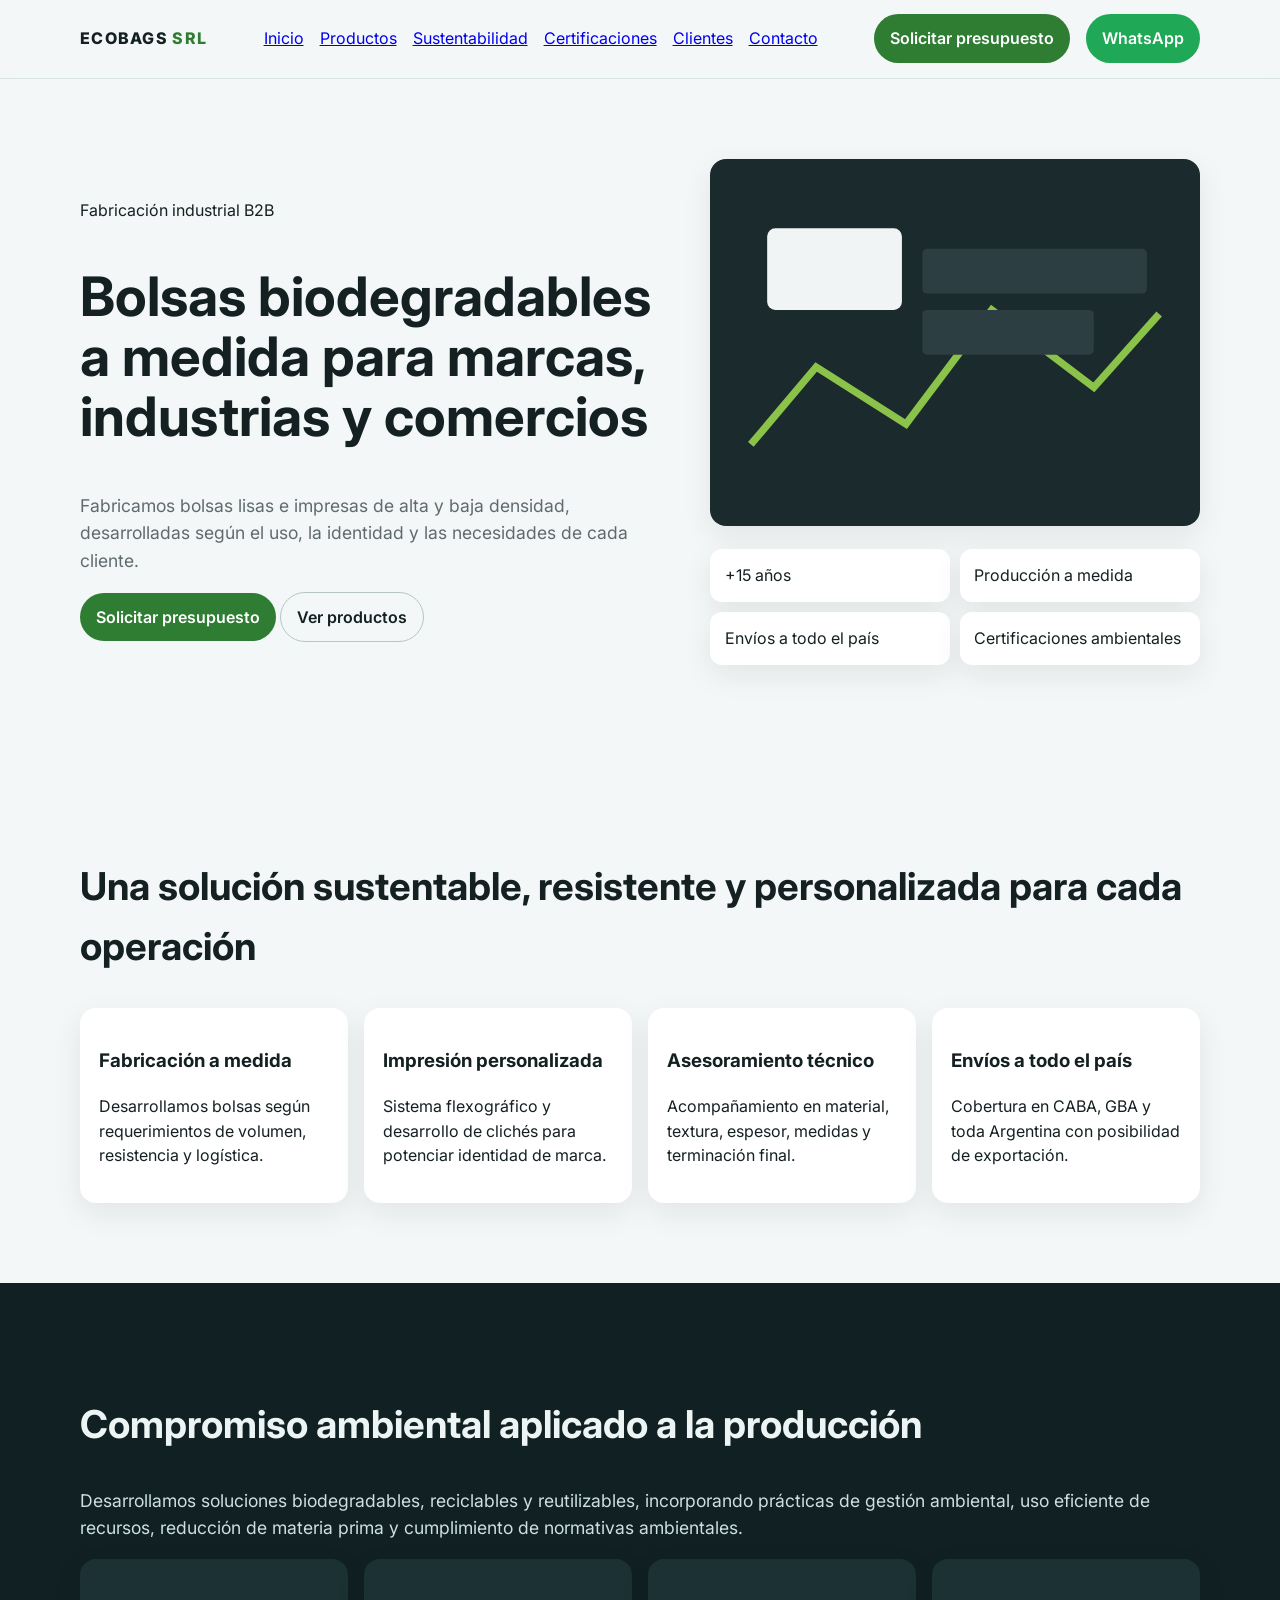
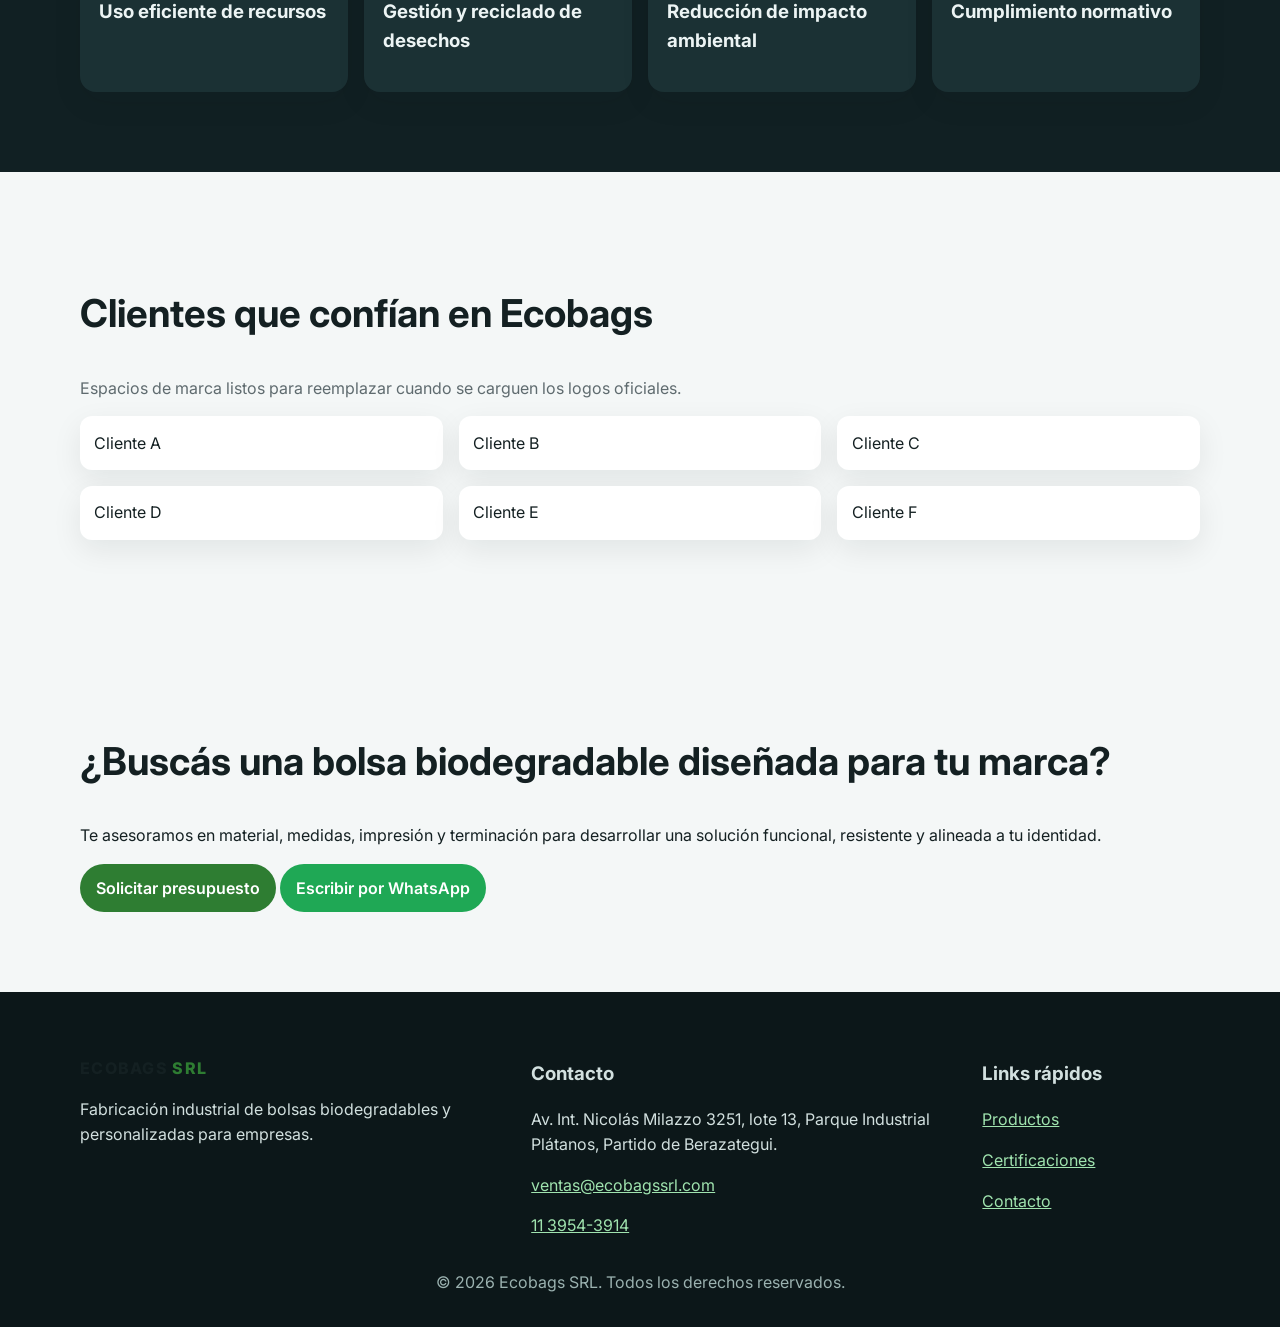
==== index.html @ 99102445 "Create premium static redesign for Ecobags SRL website" ====
<!doctype html>
<html lang="es">
<head>
  <meta charset="UTF-8" />
  <meta name="viewport" content="width=device-width, initial-scale=1.0" />
  <title>Ecobags SRL | Bolsas biodegradables personalizadas para empresas</title>
  <meta name="description" content="Fabricamos bolsas biodegradables lisas e impresas para empresas, comercios e industrias. Soluciones a medida, impresión personalizada y envíos a toda Argentina." />
  <meta property="og:title" content="Ecobags SRL | Bolsas biodegradables personalizadas para empresas" />
  <meta property="og:description" content="Soluciones biodegradables industriales a medida con impresión personalizada y cobertura nacional." />
  <meta property="og:type" content="website" />
  <meta property="og:url" content="https://ecobagssrl.com/" />
  <meta property="og:image" content="assets/hero-industrial.svg" />
  <link rel="preconnect" href="https://fonts.googleapis.com" />
  <link rel="preconnect" href="https://fonts.gstatic.com" crossorigin />
  <link href="https://fonts.googleapis.com/css2?family=Inter:wght@400;500;600;700;800&display=swap" rel="stylesheet" />
  <link rel="stylesheet" href="css/styles.css" />
  <script type="application/ld+json">
  {
    "@context": "https://schema.org",
    "@type": "Organization",
    "name": "Ecobags SRL",
    "url": "https://ecobagssrl.com/",
    "email": "ventas@ecobagssrl.com",
    "telephone": "+54 11 3954-3914",
    "address": {
      "@type": "PostalAddress",
      "streetAddress": "Av. Int. Nicolás Milazzo 3251, lote 13, Parque Industrial Plátanos",
      "addressLocality": "Berazategui",
      "addressRegion": "Buenos Aires",
      "addressCountry": "AR"
    }
  }
  </script>
</head>
<body>
  <header class="site-header" id="header">
    <div class="container nav-wrap">
      <a href="index.html" class="logo">ECOBAGS <span>SRL</span></a>
      <button class="menu-toggle" aria-label="Abrir menú">☰</button>
      <nav class="nav">
        <a href="index.html">Inicio</a>
        <a href="productos.html">Productos</a>
        <a href="#sustentabilidad">Sustentabilidad</a>
        <a href="certificaciones.html">Certificaciones</a>
        <a href="#clientes">Clientes</a>
        <a href="contacto.html">Contacto</a>
      </nav>
      <div class="nav-actions">
        <a class="btn btn-primary" href="contacto.html">Solicitar presupuesto</a>
        <a class="btn btn-whatsapp" target="_blank" rel="noopener" href="https://wa.me/541139543914?text=Hola%20Ecobags%2C%20quiero%20solicitar%20un%20presupuesto.">WhatsApp</a>
      </div>
    </div>
  </header>

  <main>
    <section class="hero section">
      <div class="container hero-grid">
        <div>
          <p class="eyebrow">Fabricación industrial B2B</p>
          <h1>Bolsas biodegradables a medida para marcas, industrias y comercios</h1>
          <p class="lead">Fabricamos bolsas lisas e impresas de alta y baja densidad, desarrolladas según el uso, la identidad y las necesidades de cada cliente.</p>
          <div class="cta-row">
            <a href="contacto.html" class="btn btn-primary">Solicitar presupuesto</a>
            <a href="productos.html" class="btn btn-outline">Ver productos</a>
          </div>
        </div>
        <div class="hero-visual">
          <img src="assets/hero-industrial.svg" loading="lazy" alt="Ilustración industrial de producción de bolsas biodegradables" />
          <div class="hero-kpis">
            <span>+15 años</span>
            <span>Producción a medida</span>
            <span>Envíos a todo el país</span>
            <span>Certificaciones ambientales</span>
          </div>
        </div>
      </div>
    </section>

    <section class="section">
      <div class="container">
        <h2>Una solución sustentable, resistente y personalizada para cada operación</h2>
        <div class="grid four">
          <article class="card"><h3>Fabricación a medida</h3><p>Desarrollamos bolsas según requerimientos de volumen, resistencia y logística.</p></article>
          <article class="card"><h3>Impresión personalizada</h3><p>Sistema flexográfico y desarrollo de clichés para potenciar identidad de marca.</p></article>
          <article class="card"><h3>Asesoramiento técnico</h3><p>Acompañamiento en material, textura, espesor, medidas y terminación final.</p></article>
          <article class="card"><h3>Envíos a todo el país</h3><p>Cobertura en CABA, GBA y toda Argentina con posibilidad de exportación.</p></article>
        </div>
      </div>
    </section>

    <section class="section dark" id="sustentabilidad">
      <div class="container">
        <h2>Compromiso ambiental aplicado a la producción</h2>
        <p class="lead">Desarrollamos soluciones biodegradables, reciclables y reutilizables, incorporando prácticas de gestión ambiental, uso eficiente de recursos, reducción de materia prima y cumplimiento de normativas ambientales.</p>
        <div class="grid four">
          <article class="card dark-card"><h3>Uso eficiente de recursos</h3></article>
          <article class="card dark-card"><h3>Gestión y reciclado de desechos</h3></article>
          <article class="card dark-card"><h3>Reducción de impacto ambiental</h3></article>
          <article class="card dark-card"><h3>Cumplimiento normativo</h3></article>
        </div>
      </div>
    </section>

    <section class="section" id="clientes">
      <div class="container">
        <h2>Clientes que confían en Ecobags</h2>
        <p class="muted">Espacios de marca listos para reemplazar cuando se carguen los logos oficiales.</p>
        <div class="grid logos">
          <div class="logo-placeholder">Cliente A</div><div class="logo-placeholder">Cliente B</div><div class="logo-placeholder">Cliente C</div><div class="logo-placeholder">Cliente D</div><div class="logo-placeholder">Cliente E</div><div class="logo-placeholder">Cliente F</div>
        </div>
      </div>
    </section>

    <section class="section cta-final">
      <div class="container">
        <h2>¿Buscás una bolsa biodegradable diseñada para tu marca?</h2>
        <p>Te asesoramos en material, medidas, impresión y terminación para desarrollar una solución funcional, resistente y alineada a tu identidad.</p>
        <div class="cta-row">
          <a class="btn btn-primary" href="contacto.html">Solicitar presupuesto</a>
          <a class="btn btn-whatsapp" target="_blank" rel="noopener" href="https://wa.me/541139543914?text=Hola%20Ecobags%2C%20necesito%20asesoramiento%20para%20mi%20proyecto.">Escribir por WhatsApp</a>
        </div>
      </div>
    </section>
  </main>
  <footer class="site-footer">
    <div class="container footer-grid">
      <div><p class="logo">ECOBAGS <span>SRL</span></p><p>Fabricación industrial de bolsas biodegradables y personalizadas para empresas.</p></div>
      <div><h3>Contacto</h3><p>Av. Int. Nicolás Milazzo 3251, lote 13, Parque Industrial Plátanos, Partido de Berazategui.</p><p><a href="mailto:ventas@ecobagssrl.com">ventas@ecobagssrl.com</a></p><p><a href="https://wa.me/541139543914">11 3954-3914</a></p></div>
      <div><h3>Links rápidos</h3><p><a href="productos.html">Productos</a></p><p><a href="certificaciones.html">Certificaciones</a></p><p><a href="contacto.html">Contacto</a></p></div>
    </div>
    <p class="copyright">© 2026 Ecobags SRL. Todos los derechos reservados.</p>
  </footer>
  <script src="js/main.js"></script>
</body>
</html>
---- css/styles.css ----
:root{--bg:#f4f7f7;--text:#142022;--muted:#5f6b6f;--brand:#2e7d32;--dark:#112023;--card:#fff;--radius:16px;--shadow:0 10px 30px rgba(10,20,20,.08)}*{box-sizing:border-box}html{scroll-behavior:smooth}body{margin:0;font-family:Inter,sans-serif;background:var(--bg);color:var(--text);line-height:1.55}.container{width:min(1120px,92%);margin-inline:auto}.section{padding:5rem 0}.site-header{position:sticky;top:0;z-index:20;background:rgba(244,247,247,.7);backdrop-filter:blur(10px);border-bottom:1px solid #d9e2e2}.nav-wrap{display:flex;align-items:center;gap:1rem;justify-content:space-between;padding:.9rem 0}.nav,.nav-actions{display:flex;gap:1rem;align-items:center}.logo{text-decoration:none;color:var(--text);font-weight:800;letter-spacing:.08em}.logo span{color:var(--brand)}h1{font-size:clamp(2rem,5vw,3.4rem);line-height:1.1}h2{font-size:clamp(1.6rem,3vw,2.4rem)}.lead{font-size:1.1rem;color:var(--muted)}.hero-grid{display:grid;grid-template-columns:1.1fr .9fr;gap:2rem;align-items:center}.hero-visual img{width:100%;border-radius:var(--radius);box-shadow:var(--shadow)}.hero-kpis{display:grid;grid-template-columns:1fr 1fr;gap:.6rem;margin-top:1rem}.hero-kpis span,.logo-placeholder,.cert-card{background:var(--card);padding:.9rem;border-radius:12px;box-shadow:var(--shadow)}.btn{display:inline-block;padding:.75rem 1rem;border-radius:999px;text-decoration:none;font-weight:600;transition:.25s}.btn:hover{transform:translateY(-2px)}.btn-primary{background:var(--brand);color:#fff}.btn-outline{border:1px solid #b6c5c6;color:var(--text)}.btn-whatsapp{background:#1fa855;color:#fff}.grid{display:grid;gap:1rem}.four{grid-template-columns:repeat(4,1fr)}.three{grid-template-columns:repeat(3,1fr)}.products{grid-template-columns:repeat(auto-fit,minmax(220px,1fr))}.card{background:var(--card);border-radius:var(--radius);padding:1.2rem;box-shadow:var(--shadow);transition:.25s}.card:hover{transform:translateY(-4px)}.dark{background:var(--dark);color:#ecf4f4}.dark .lead{color:#cde0df}.dark-card{background:#1b3134}.logos{grid-template-columns:repeat(3,1fr)}.muted{color:var(--muted)}.footer-grid{display:grid;grid-template-columns:2fr 2fr 1fr;gap:1rem}.site-footer{padding:3rem 0 1rem;background:#0c1719;color:#d2e0df}.site-footer a{color:#a0e4af}.copyright{text-align:center;color:#9bb2b0}.form-grid{display:grid;grid-template-columns:1fr 1fr;gap:.8rem}.form-grid textarea,.form-grid button{grid-column:1/-1}input,textarea{padding:.8rem;border:1px solid #c6d2d2;border-radius:10px;font:inherit}.menu-toggle{display:none}@media (max-width:860px){.hero-grid,.four,.three,.logos,.footer-grid,.form-grid{grid-template-columns:1fr}.nav,.nav-actions{display:none}.menu-toggle{display:block;background:none;border:none;font-size:1.5rem}}
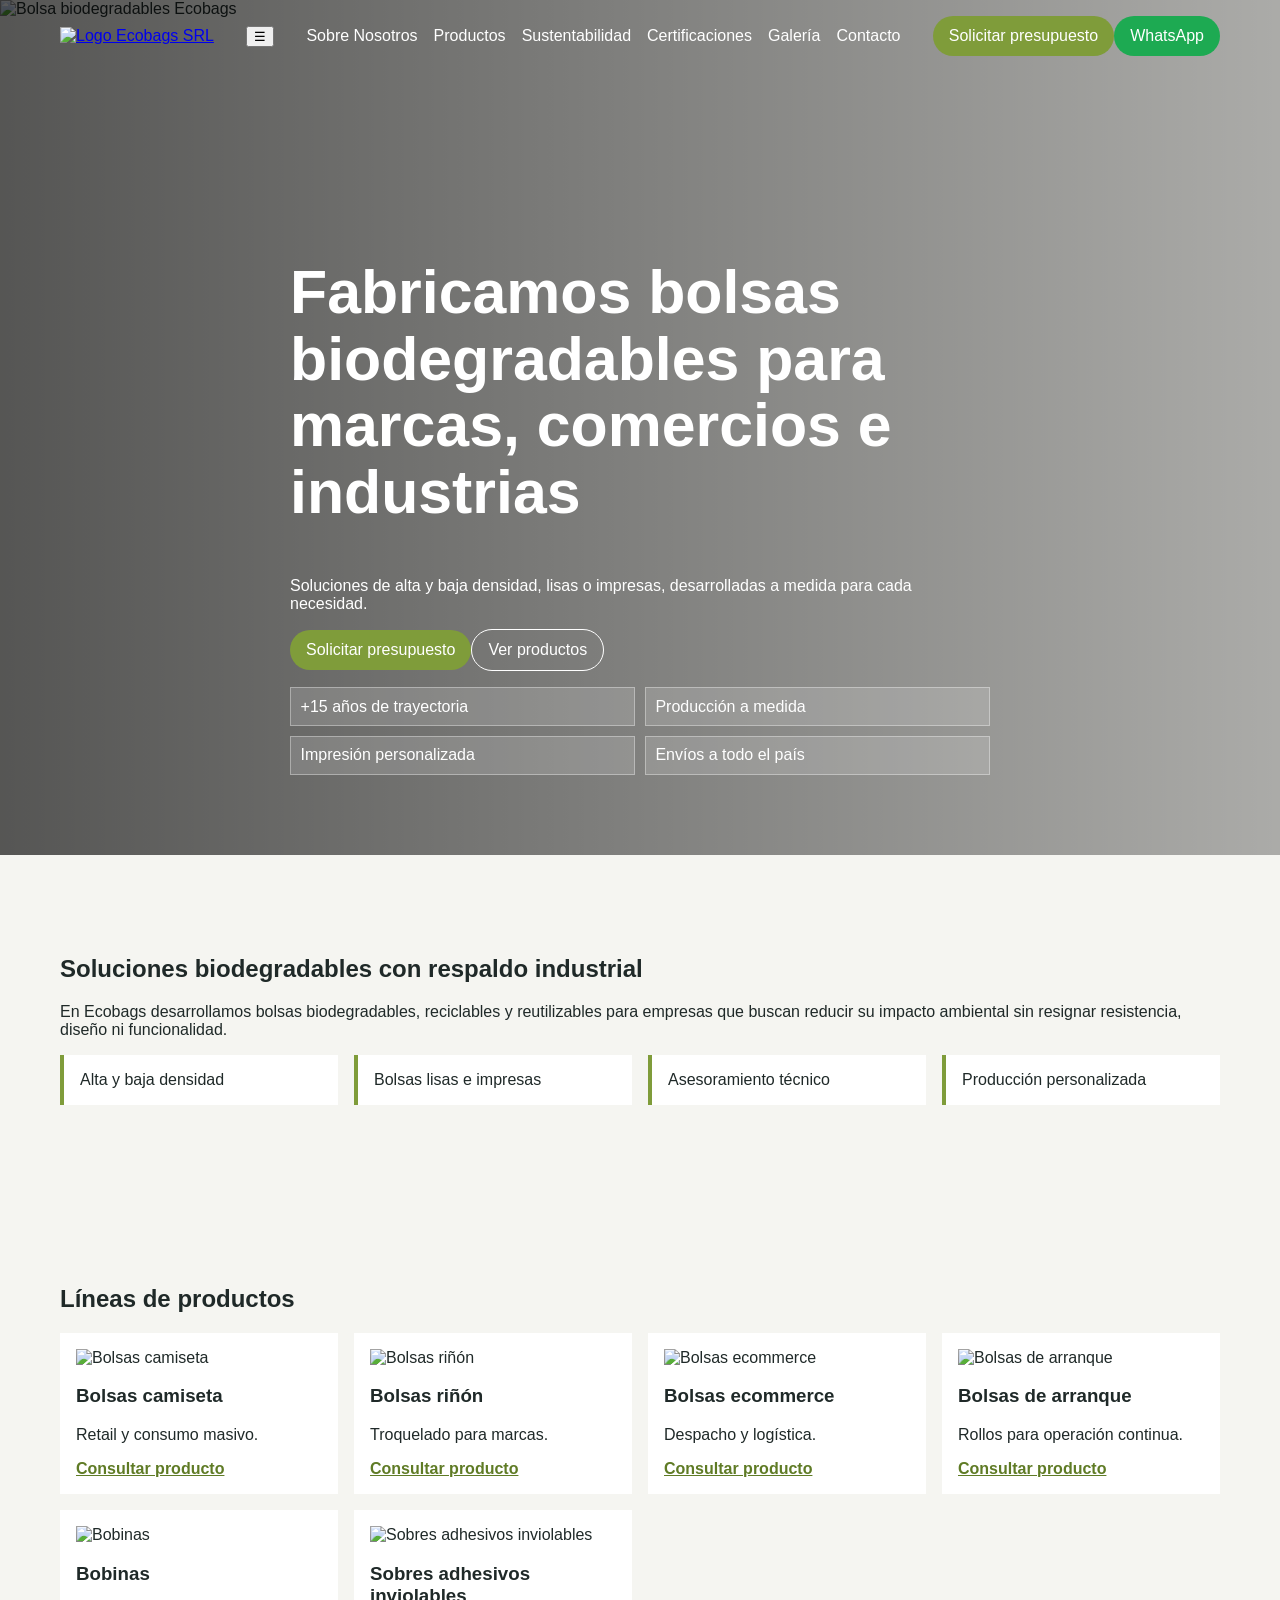
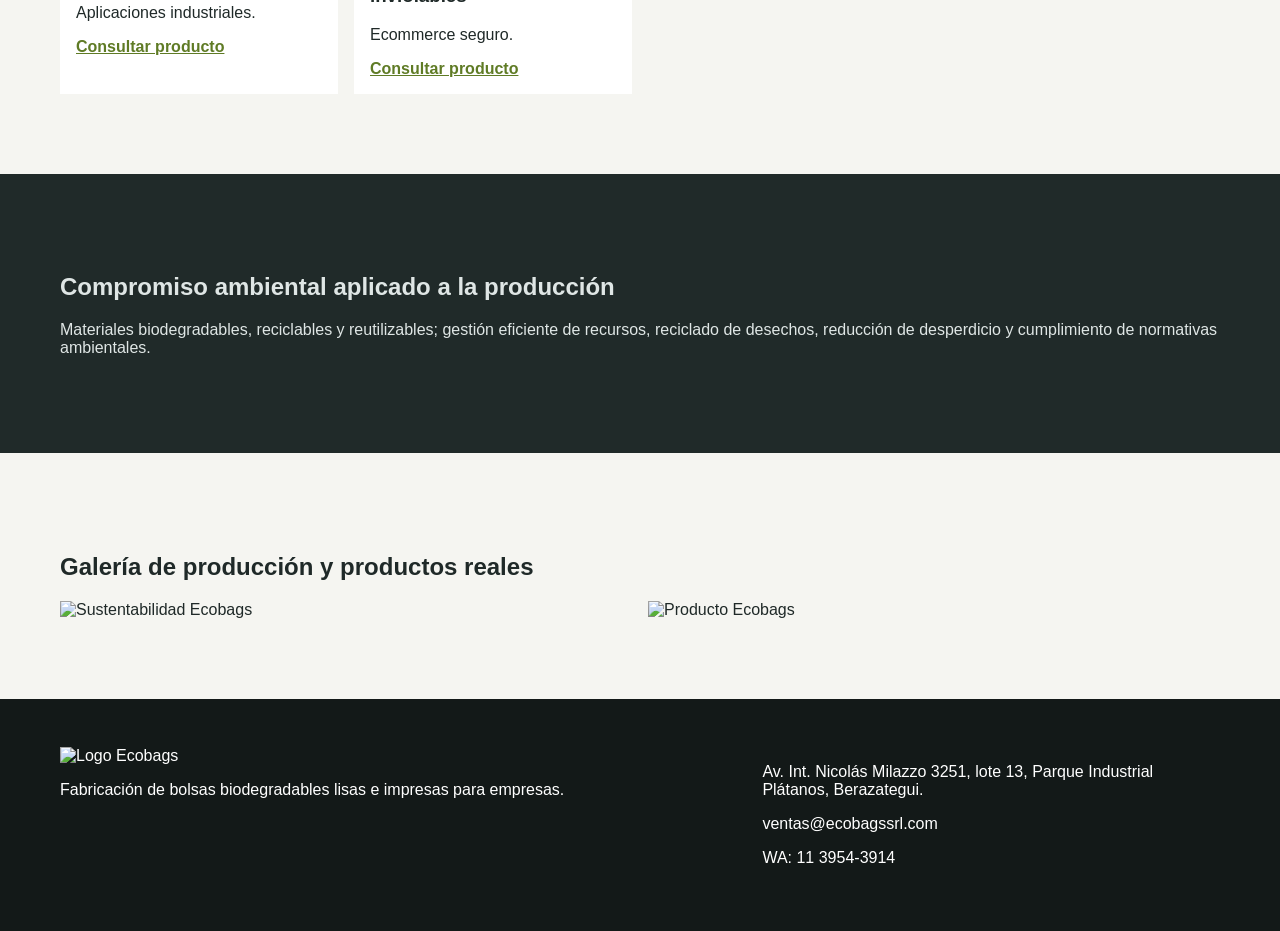
==== commit 7b6ecf3a: "Rebuild Ecobags redesign using current brand identity assets" ====
--- a/index.html
+++ b/index.html
@@ -6,130 +6,45 @@
   <title>Ecobags SRL | Bolsas biodegradables personalizadas para empresas</title>
   <meta name="description" content="Fabricamos bolsas biodegradables lisas e impresas para empresas, comercios e industrias. Soluciones a medida, impresión personalizada y envíos a toda Argentina." />
   <meta property="og:title" content="Ecobags SRL | Bolsas biodegradables personalizadas para empresas" />
-  <meta property="og:description" content="Soluciones biodegradables industriales a medida con impresión personalizada y cobertura nacional." />
-  <meta property="og:type" content="website" />
-  <meta property="og:url" content="https://ecobagssrl.com/" />
-  <meta property="og:image" content="assets/hero-industrial.svg" />
-  <link rel="preconnect" href="https://fonts.googleapis.com" />
-  <link rel="preconnect" href="https://fonts.gstatic.com" crossorigin />
-  <link href="https://fonts.googleapis.com/css2?family=Inter:wght@400;500;600;700;800&display=swap" rel="stylesheet" />
+  <meta property="og:description" content="Fabricación industrial de bolsas biodegradables para operaciones comerciales e industriales." />
+  <meta property="og:image" content="https://ecobagssrl.com/wp-content/uploads/2025/06/ChatGPT-Image-2-jun-2025-09_51_50-a.m.png" />
   <link rel="stylesheet" href="css/styles.css" />
-  <script type="application/ld+json">
-  {
-    "@context": "https://schema.org",
-    "@type": "Organization",
-    "name": "Ecobags SRL",
-    "url": "https://ecobagssrl.com/",
-    "email": "ventas@ecobagssrl.com",
-    "telephone": "+54 11 3954-3914",
-    "address": {
-      "@type": "PostalAddress",
-      "streetAddress": "Av. Int. Nicolás Milazzo 3251, lote 13, Parque Industrial Plátanos",
-      "addressLocality": "Berazategui",
-      "addressRegion": "Buenos Aires",
-      "addressCountry": "AR"
-    }
-  }
-  </script>
 </head>
 <body>
-  <header class="site-header" id="header">
-    <div class="container nav-wrap">
-      <a href="index.html" class="logo">ECOBAGS <span>SRL</span></a>
-      <button class="menu-toggle" aria-label="Abrir menú">☰</button>
-      <nav class="nav">
-        <a href="index.html">Inicio</a>
-        <a href="productos.html">Productos</a>
-        <a href="#sustentabilidad">Sustentabilidad</a>
-        <a href="certificaciones.html">Certificaciones</a>
-        <a href="#clientes">Clientes</a>
-        <a href="contacto.html">Contacto</a>
-      </nav>
-      <div class="nav-actions">
-        <a class="btn btn-primary" href="contacto.html">Solicitar presupuesto</a>
-        <a class="btn btn-whatsapp" target="_blank" rel="noopener" href="https://wa.me/541139543914?text=Hola%20Ecobags%2C%20quiero%20solicitar%20un%20presupuesto.">WhatsApp</a>
-      </div>
+<header class="site-header" id="header">
+  <div class="container nav-wrap">
+    <a href="index.html" class="brand"><img src="https://ecobagssrl.com/wp-content/uploads/2020/03/logo-eco-bags-blanco.png" alt="Logo Ecobags SRL" /></a>
+    <button class="menu-toggle" aria-label="Abrir menú">☰</button>
+    <nav class="nav">
+      <a href="#sobre">Sobre Nosotros</a><a href="productos.html">Productos</a><a href="#sustentabilidad">Sustentabilidad</a><a href="certificaciones.html">Certificaciones</a><a href="#galeria">Galería</a><a href="contacto.html">Contacto</a>
+    </nav>
+    <div class="actions"><a class="btn primary" href="contacto.html">Solicitar presupuesto</a><a class="btn wa" href="https://wa.me/541139543914?text=Hola%20Ecobags%2C%20quiero%20solicitar%20presupuesto" target="_blank">WhatsApp</a></div>
+  </div>
+</header>
+<main>
+  <section class="hero">
+    <img src="https://ecobagssrl.com/wp-content/uploads/2025/06/ChatGPT-Image-2-jun-2025-09_51_50-a.m.png" alt="Bolsa biodegradables Ecobags" class="hero-bg"/>
+    <div class="overlay"></div>
+    <div class="container hero-content">
+      <h1>Fabricamos bolsas biodegradables para marcas, comercios e industrias</h1>
+      <p>Soluciones de alta y baja densidad, lisas o impresas, desarrolladas a medida para cada necesidad.</p>
+      <div class="actions"><a class="btn primary" href="contacto.html">Solicitar presupuesto</a><a class="btn ghost" href="productos.html">Ver productos</a></div>
+      <ul class="kpis"><li>+15 años de trayectoria</li><li>Producción a medida</li><li>Impresión personalizada</li><li>Envíos a todo el país</li></ul>
     </div>
-  </header>
+  </section>
 
-  <main>
-    <section class="hero section">
-      <div class="container hero-grid">
-        <div>
-          <p class="eyebrow">Fabricación industrial B2B</p>
-          <h1>Bolsas biodegradables a medida para marcas, industrias y comercios</h1>
-          <p class="lead">Fabricamos bolsas lisas e impresas de alta y baja densidad, desarrolladas según el uso, la identidad y las necesidades de cada cliente.</p>
-          <div class="cta-row">
-            <a href="contacto.html" class="btn btn-primary">Solicitar presupuesto</a>
-            <a href="productos.html" class="btn btn-outline">Ver productos</a>
-          </div>
-        </div>
-        <div class="hero-visual">
-          <img src="assets/hero-industrial.svg" loading="lazy" alt="Ilustración industrial de producción de bolsas biodegradables" />
-          <div class="hero-kpis">
-            <span>+15 años</span>
-            <span>Producción a medida</span>
-            <span>Envíos a todo el país</span>
-            <span>Certificaciones ambientales</span>
-          </div>
-        </div>
-      </div>
-    </section>
-
-    <section class="section">
-      <div class="container">
-        <h2>Una solución sustentable, resistente y personalizada para cada operación</h2>
-        <div class="grid four">
-          <article class="card"><h3>Fabricación a medida</h3><p>Desarrollamos bolsas según requerimientos de volumen, resistencia y logística.</p></article>
-          <article class="card"><h3>Impresión personalizada</h3><p>Sistema flexográfico y desarrollo de clichés para potenciar identidad de marca.</p></article>
-          <article class="card"><h3>Asesoramiento técnico</h3><p>Acompañamiento en material, textura, espesor, medidas y terminación final.</p></article>
-          <article class="card"><h3>Envíos a todo el país</h3><p>Cobertura en CABA, GBA y toda Argentina con posibilidad de exportación.</p></article>
-        </div>
-      </div>
-    </section>
-
-    <section class="section dark" id="sustentabilidad">
-      <div class="container">
-        <h2>Compromiso ambiental aplicado a la producción</h2>
-        <p class="lead">Desarrollamos soluciones biodegradables, reciclables y reutilizables, incorporando prácticas de gestión ambiental, uso eficiente de recursos, reducción de materia prima y cumplimiento de normativas ambientales.</p>
-        <div class="grid four">
-          <article class="card dark-card"><h3>Uso eficiente de recursos</h3></article>
-          <article class="card dark-card"><h3>Gestión y reciclado de desechos</h3></article>
-          <article class="card dark-card"><h3>Reducción de impacto ambiental</h3></article>
-          <article class="card dark-card"><h3>Cumplimiento normativo</h3></article>
-        </div>
-      </div>
-    </section>
-
-    <section class="section" id="clientes">
-      <div class="container">
-        <h2>Clientes que confían en Ecobags</h2>
-        <p class="muted">Espacios de marca listos para reemplazar cuando se carguen los logos oficiales.</p>
-        <div class="grid logos">
-          <div class="logo-placeholder">Cliente A</div><div class="logo-placeholder">Cliente B</div><div class="logo-placeholder">Cliente C</div><div class="logo-placeholder">Cliente D</div><div class="logo-placeholder">Cliente E</div><div class="logo-placeholder">Cliente F</div>
-        </div>
-      </div>
-    </section>
-
-    <section class="section cta-final">
-      <div class="container">
-        <h2>¿Buscás una bolsa biodegradable diseñada para tu marca?</h2>
-        <p>Te asesoramos en material, medidas, impresión y terminación para desarrollar una solución funcional, resistente y alineada a tu identidad.</p>
-        <div class="cta-row">
-          <a class="btn btn-primary" href="contacto.html">Solicitar presupuesto</a>
-          <a class="btn btn-whatsapp" target="_blank" rel="noopener" href="https://wa.me/541139543914?text=Hola%20Ecobags%2C%20necesito%20asesoramiento%20para%20mi%20proyecto.">Escribir por WhatsApp</a>
-        </div>
-      </div>
-    </section>
-  </main>
-  <footer class="site-footer">
-    <div class="container footer-grid">
-      <div><p class="logo">ECOBAGS <span>SRL</span></p><p>Fabricación industrial de bolsas biodegradables y personalizadas para empresas.</p></div>
-      <div><h3>Contacto</h3><p>Av. Int. Nicolás Milazzo 3251, lote 13, Parque Industrial Plátanos, Partido de Berazategui.</p><p><a href="mailto:ventas@ecobagssrl.com">ventas@ecobagssrl.com</a></p><p><a href="https://wa.me/541139543914">11 3954-3914</a></p></div>
-      <div><h3>Links rápidos</h3><p><a href="productos.html">Productos</a></p><p><a href="certificaciones.html">Certificaciones</a></p><p><a href="contacto.html">Contacto</a></p></div>
-    </div>
-    <p class="copyright">© 2026 Ecobags SRL. Todos los derechos reservados.</p>
-  </footer>
-  <script src="js/main.js"></script>
-</body>
-</html>
+  <section id="sobre" class="section container"><h2>Soluciones biodegradables con respaldo industrial</h2><p>En Ecobags desarrollamos bolsas biodegradables, reciclables y reutilizables para empresas que buscan reducir su impacto ambiental sin resignar resistencia, diseño ni funcionalidad.</p><div class="grid4"><article>Alta y baja densidad</article><article>Bolsas lisas e impresas</article><article>Asesoramiento técnico</article><article>Producción personalizada</article></div></section>
+  <section class="section container"><h2>Líneas de productos</h2><div class="products-grid"> 
+    <article class="product"><img loading="lazy" src="https://ecobagssrl.com/wp-content/uploads/2021/11/ecobag-17.png" alt="Bolsas camiseta"/><h3>Bolsas camiseta</h3><p>Retail y consumo masivo.</p><a href="contacto.html">Consultar producto</a></article>
+    <article class="product"><img loading="lazy" src="https://ecobagssrl.com/wp-content/uploads/2025/06/ChatGPT-Image-2-jun-2025-09_51_50-a.m.png" alt="Bolsas riñón"/><h3>Bolsas riñón</h3><p>Troquelado para marcas.</p><a href="contacto.html">Consultar producto</a></article>
+    <article class="product"><img loading="lazy" src="https://ecobagssrl.com/wp-content/uploads/2021/11/ecobag-17.png" alt="Bolsas ecommerce"/><h3>Bolsas ecommerce</h3><p>Despacho y logística.</p><a href="contacto.html">Consultar producto</a></article>
+    <article class="product"><img loading="lazy" src="https://ecobagssrl.com/wp-content/uploads/2021/11/ecobag-17.png" alt="Bolsas de arranque"/><h3>Bolsas de arranque</h3><p>Rollos para operación continua.</p><a href="contacto.html">Consultar producto</a></article>
+    <article class="product"><img loading="lazy" src="https://ecobagssrl.com/wp-content/uploads/2021/11/ecobag-17.png" alt="Bobinas"/><h3>Bobinas</h3><p>Aplicaciones industriales.</p><a href="contacto.html">Consultar producto</a></article>
+    <article class="product"><img loading="lazy" src="https://ecobagssrl.com/wp-content/uploads/2021/11/ecobag-17.png" alt="Sobres adhesivos inviolables"/><h3>Sobres adhesivos inviolables</h3><p>Ecommerce seguro.</p><a href="contacto.html">Consultar producto</a></article>
+  </div></section>
+  <section class="section dark" id="sustentabilidad"><div class="container"><h2>Compromiso ambiental aplicado a la producción</h2><p>Materiales biodegradables, reciclables y reutilizables; gestión eficiente de recursos, reciclado de desechos, reducción de desperdicio y cumplimiento de normativas ambientales.</p></div></section>
+  <section class="section container" id="galeria"><h2>Galería de producción y productos reales</h2><div class="gallery"><img loading="lazy" src="https://ecobagssrl.com/wp-content/uploads/2025/06/Diseno-sin-titulo-86-1024x569.png" alt="Sustentabilidad Ecobags"/><img loading="lazy" src="https://ecobagssrl.com/wp-content/uploads/2025/06/ChatGPT-Image-2-jun-2025-09_51_50-a.m.png" alt="Producto Ecobags"/></div></section>
+</main>
+<footer class="footer"><div class="container foot-grid"><div><img src="https://ecobagssrl.com/wp-content/uploads/2020/03/logo-eco-bags-blanco.png" alt="Logo Ecobags" class="f-logo" /><p>Fabricación de bolsas biodegradables lisas e impresas para empresas.</p></div><div><p>Av. Int. Nicolás Milazzo 3251, lote 13, Parque Industrial Plátanos, Berazategui.</p><p>ventas@ecobagssrl.com</p><p>WA: 11 3954-3914</p></div></div></footer>
+<script src="js/main.js"></script>
+</body></html>
--- a/css/styles.css
+++ b/css/styles.css
@@ -1 +1 @@
-:root{--bg:#f4f7f7;--text:#142022;--muted:#5f6b6f;--brand:#2e7d32;--dark:#112023;--card:#fff;--radius:16px;--shadow:0 10px 30px rgba(10,20,20,.08)}*{box-sizing:border-box}html{scroll-behavior:smooth}body{margin:0;font-family:Inter,sans-serif;background:var(--bg);color:var(--text);line-height:1.55}.container{width:min(1120px,92%);margin-inline:auto}.section{padding:5rem 0}.site-header{position:sticky;top:0;z-index:20;background:rgba(244,247,247,.7);backdrop-filter:blur(10px);border-bottom:1px solid #d9e2e2}.nav-wrap{display:flex;align-items:center;gap:1rem;justify-content:space-between;padding:.9rem 0}.nav,.nav-actions{display:flex;gap:1rem;align-items:center}.logo{text-decoration:none;color:var(--text);font-weight:800;letter-spacing:.08em}.logo span{color:var(--brand)}h1{font-size:clamp(2rem,5vw,3.4rem);line-height:1.1}h2{font-size:clamp(1.6rem,3vw,2.4rem)}.lead{font-size:1.1rem;color:var(--muted)}.hero-grid{display:grid;grid-template-columns:1.1fr .9fr;gap:2rem;align-items:center}.hero-visual img{width:100%;border-radius:var(--radius);box-shadow:var(--shadow)}.hero-kpis{display:grid;grid-template-columns:1fr 1fr;gap:.6rem;margin-top:1rem}.hero-kpis span,.logo-placeholder,.cert-card{background:var(--card);padding:.9rem;border-radius:12px;box-shadow:var(--shadow)}.btn{display:inline-block;padding:.75rem 1rem;border-radius:999px;text-decoration:none;font-weight:600;transition:.25s}.btn:hover{transform:translateY(-2px)}.btn-primary{background:var(--brand);color:#fff}.btn-outline{border:1px solid #b6c5c6;color:var(--text)}.btn-whatsapp{background:#1fa855;color:#fff}.grid{display:grid;gap:1rem}.four{grid-template-columns:repeat(4,1fr)}.three{grid-template-columns:repeat(3,1fr)}.products{grid-template-columns:repeat(auto-fit,minmax(220px,1fr))}.card{background:var(--card);border-radius:var(--radius);padding:1.2rem;box-shadow:var(--shadow);transition:.25s}.card:hover{transform:translateY(-4px)}.dark{background:var(--dark);color:#ecf4f4}.dark .lead{color:#cde0df}.dark-card{background:#1b3134}.logos{grid-template-columns:repeat(3,1fr)}.muted{color:var(--muted)}.footer-grid{display:grid;grid-template-columns:2fr 2fr 1fr;gap:1rem}.site-footer{padding:3rem 0 1rem;background:#0c1719;color:#d2e0df}.site-footer a{color:#a0e4af}.copyright{text-align:center;color:#9bb2b0}.form-grid{display:grid;grid-template-columns:1fr 1fr;gap:.8rem}.form-grid textarea,.form-grid button{grid-column:1/-1}input,textarea{padding:.8rem;border:1px solid #c6d2d2;border-radius:10px;font:inherit}.menu-toggle{display:none}@media (max-width:860px){.hero-grid,.four,.three,.logos,.footer-grid,.form-grid{grid-template-columns:1fr}.nav,.nav-actions{display:none}.menu-toggle{display:block;background:none;border:none;font-size:1.5rem}}
+:root{--green:#7f9c3a;--green-dark:#5f7b25;--bg:#f5f5f1;--dark:#1f2524;--text:#1f2928;--white:#fff}*{box-sizing:border-box}body{margin:0;font-family:Arial,Helvetica,sans-serif;color:var(--text);background:var(--bg)}.container{width:min(1160px,92%);margin:0 auto}.site-header{position:fixed;top:0;width:100%;z-index:50;transition:.3s}.site-header.scrolled{backdrop-filter:blur(12px);background:rgba(19,26,25,.78)}.nav-wrap{display:flex;align-items:center;justify-content:space-between;padding:1rem 0}.brand img{height:52px}.nav{display:flex;gap:1rem}.nav a{color:#fff;text-decoration:none}.btn{padding:.7rem 1rem;border-radius:999px;text-decoration:none;display:inline-block}.primary{background:var(--green);color:#fff}.wa{background:#1daa52;color:#fff}.ghost{border:1px solid #fff;color:#fff}.hero{position:relative;min-height:95vh;display:grid;align-items:end}.hero-bg{position:absolute;inset:0;width:100%;height:100%;object-fit:cover}.overlay{position:absolute;inset:0;background:linear-gradient(90deg,rgba(0,0,0,.65),rgba(0,0,0,.3))}.hero-content{position:relative;color:#fff;padding:9rem 0 4rem;max-width:700px}.hero h1{font-size:clamp(2rem,5vw,3.8rem);line-height:1.1}.kpis{display:grid;grid-template-columns:repeat(2,1fr);gap:.6rem;padding:0;list-style:none}.kpis li{background:rgba(255,255,255,.15);padding:.6rem;border:1px solid rgba(255,255,255,.35)}.section{padding:5rem 0}.grid4{display:grid;grid-template-columns:repeat(4,1fr);gap:1rem}.grid4 article{background:#fff;padding:1rem;border-left:4px solid var(--green)}.products-grid{display:grid;grid-template-columns:repeat(auto-fit,minmax(220px,1fr));gap:1rem}.product{background:#fff;padding:1rem}.product img{width:100%;height:180px;object-fit:cover}.product a{color:var(--green-dark);font-weight:700}.dark{background:#202a29;color:#dfe6e5}.gallery{display:grid;grid-template-columns:repeat(2,1fr);gap:1rem}.gallery img{width:100%}.footer{background:#131918;color:#fff;padding:3rem 0}.f-logo{height:46px}.foot-grid{display:grid;grid-template-columns:1.5fr 1fr;gap:1rem}.form{display:grid;grid-template-columns:1fr 1fr;gap:.8rem}.form textarea,.form button{grid-column:1/-1}input,select,textarea{padding:.8rem;border:1px solid #c7cfcd}@media(max-width:900px){.nav,.actions{display:none}.grid4,.gallery,.form,.foot-grid,.kpis{grid-template-columns:1fr}}
